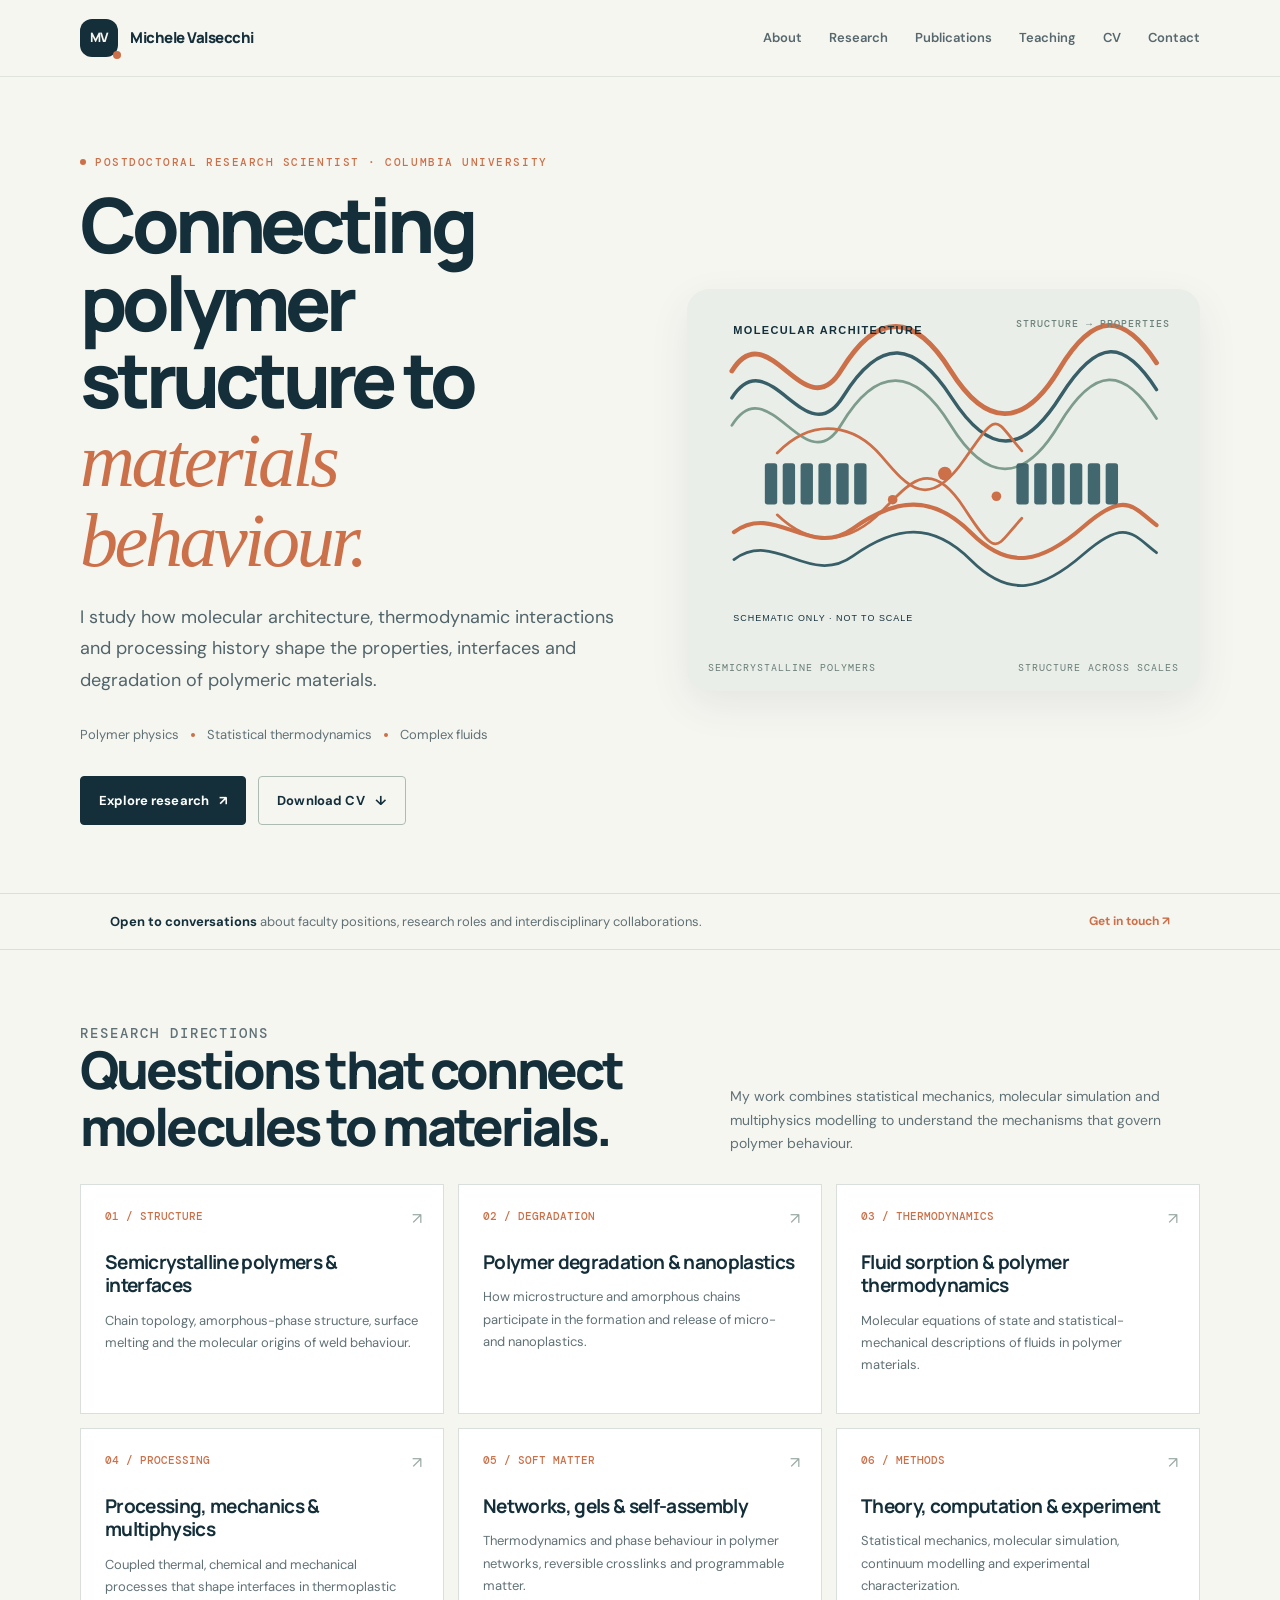
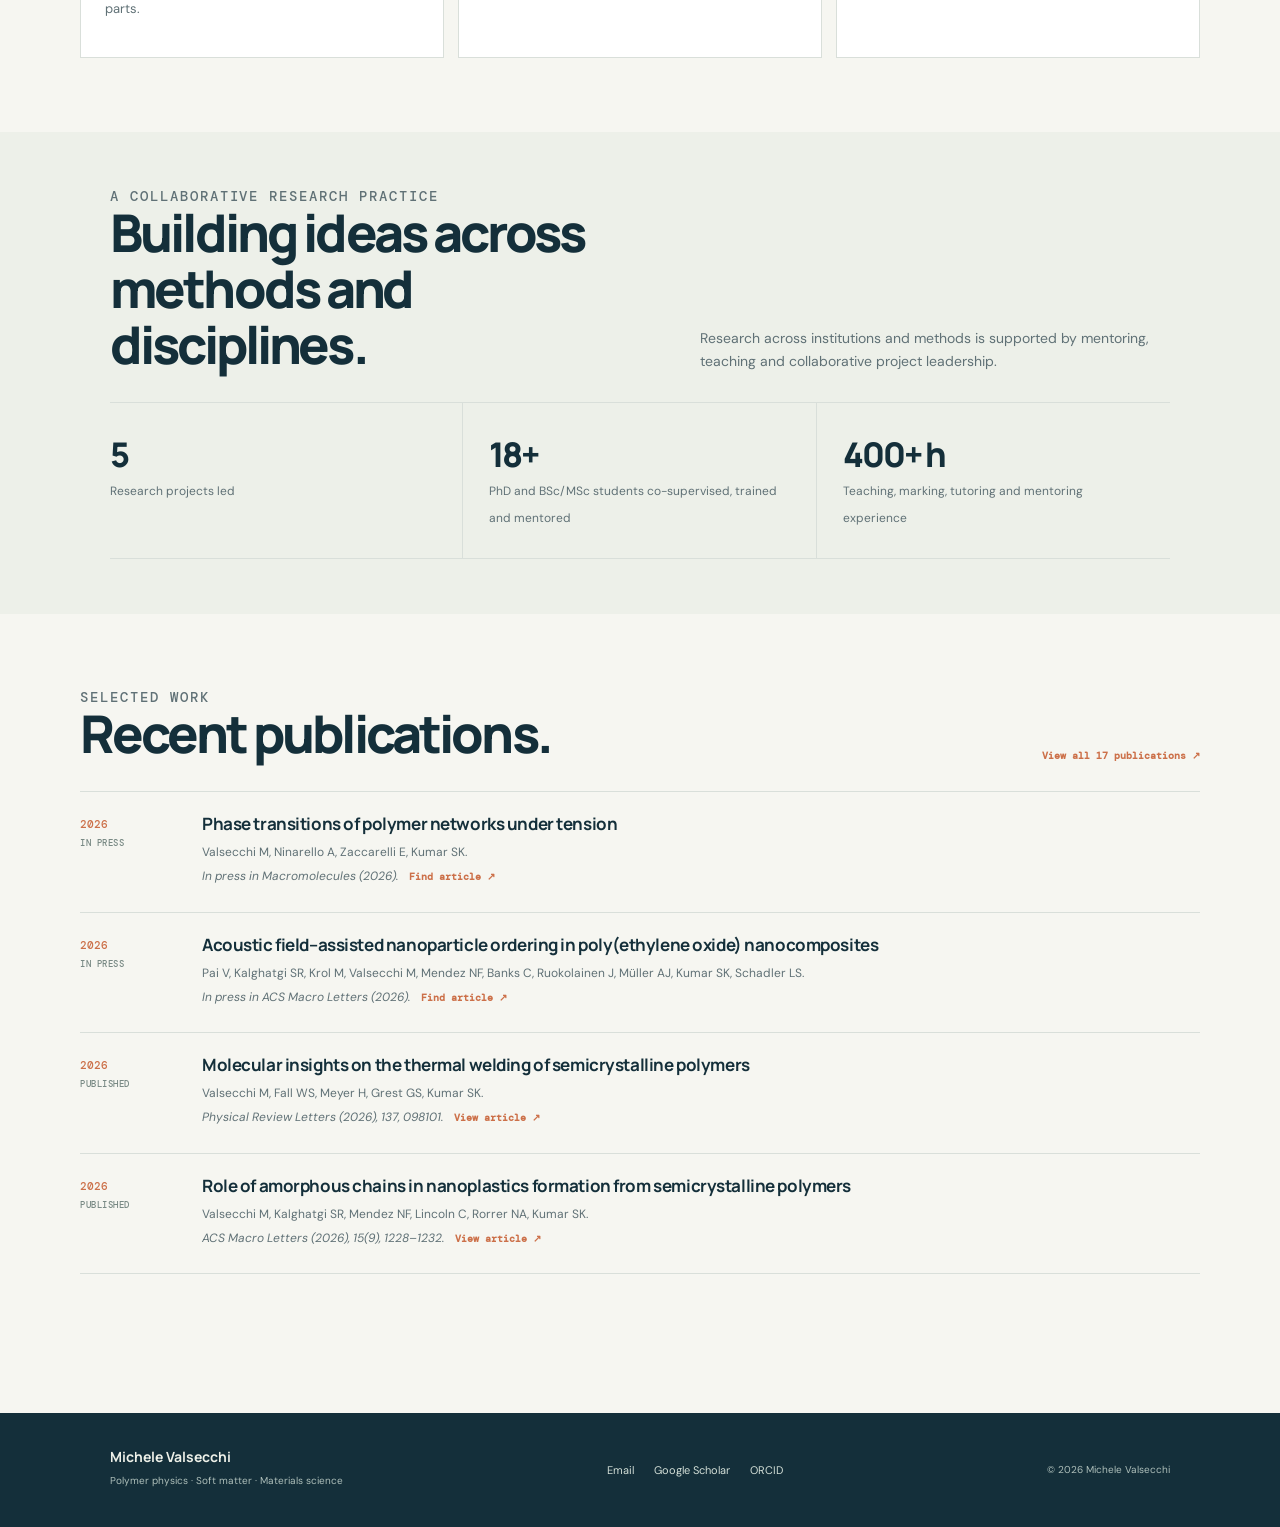
==== index.html @ f272a945 "Add files via upload" ====
<!doctype html>
<html lang="en">
<head>
  <meta charset="utf-8"><meta name="viewport" content="width=device-width, initial-scale=1">
  <meta name="description" content="Michele Valsecchi — polymer physics, statistical thermodynamics, complex fluids and materials science.">
  <meta name="author" content="Michele Valsecchi">
  <meta name="theme-color" content="#f6f6f1">
  <title>Home | Michele Valsecchi</title>
  <link rel="icon" href="assets/img/favicon.svg" type="image/svg+xml">
  <link rel="stylesheet" href="assets/css/site.css">
</head>
<body class="home-page">
  <a class="skip-link" href="#main">Skip to content</a>
  <header class="site-header">
    <div class="nav-wrap">
      <a class="brand" href="index.html" aria-label="Michele Valsecchi homepage"><span class="brand-mark">MV</span><span class="brand-name">Michele Valsecchi</span></a>
      <button class="nav-toggle" type="button" aria-expanded="false" aria-controls="site-nav"><span></span><span></span><span class="sr-only">Toggle navigation</span></button>
      <nav class="site-nav" id="site-nav" aria-label="Main navigation"><a href="about.html">About</a><a href="research.html">Research</a><a href="publications.html">Publications</a><a href="teaching.html">Teaching</a><a href="cv.html">CV</a><a href="contact.html">Contact</a></nav>
    </div>
  </header>
  <main id="main">
<section class="wrap hero">
 <div>
  <p class="eyebrow"><span class="dot"></span>Postdoctoral Research Scientist · Columbia University</p>
  <h1>Connecting polymer structure to <em>materials behaviour.</em></h1>
  <p class="hero-copy">I study how molecular architecture, thermodynamic interactions and processing history shape the properties, interfaces and degradation of polymeric materials.</p>
  <div class="hero-meta"><span>Polymer physics</span><span class="sep"></span><span>Statistical thermodynamics</span><span class="sep"></span><span>Complex fluids</span></div>
  <div class="actions"><a class="button" href="research.html">Explore research <span aria-hidden="true">↗</span></a><a class="button secondary" href="assets/files/Michele_Valsecchi_CV_Public.pdf" target="_blank">Download CV <span aria-hidden="true">↓</span></a></div>
 </div>
 <div class="hero-art"><img src="assets/img/research-map.svg" alt="Schematic of ordered polymer lamellae connected by amorphous chains"><div class="hero-caption"><span>Semicrystalline polymers</span><span>Structure across scales</span></div></div>
</section>
<section class="availability"><div class="wrap availability-inner"><p><strong>Open to conversations</strong> about faculty positions, research roles and interdisciplinary collaborations.</p><a href="contact.html">Get in touch ↗</a></div></section>
<section class="section wrap">
 <div class="section-head"><div><p class="section-kicker">Research directions</p><h2>Questions that connect<br>molecules to materials.</h2></div><p>My work combines statistical mechanics, molecular simulation and multiphysics modelling to understand the mechanisms that govern polymer behaviour.</p></div>
 <div class="theme-grid">
  <a class="theme-card" href="research.html#semicrystalline"><span class="theme-num">01 / STRUCTURE</span><span class="arrow">↗</span><h3>Semicrystalline polymers & interfaces</h3><p>Chain topology, amorphous-phase structure, surface melting and the molecular origins of weld behaviour.</p></a>
  <a class="theme-card" href="research.html#degradation"><span class="theme-num">02 / DEGRADATION</span><span class="arrow">↗</span><h3>Polymer degradation & nanoplastics</h3><p>How microstructure and amorphous chains participate in the formation and release of micro- and nanoplastics.</p></a>
  <a class="theme-card" href="research.html#thermodynamics"><span class="theme-num">03 / THERMODYNAMICS</span><span class="arrow">↗</span><h3>Fluid sorption & polymer thermodynamics</h3><p>Molecular equations of state and statistical-mechanical descriptions of fluids in polymer materials.</p></a>
  <a class="theme-card" href="research.html#processing"><span class="theme-num">04 / PROCESSING</span><span class="arrow">↗</span><h3>Processing, mechanics & multiphysics</h3><p>Coupled thermal, chemical and mechanical processes that shape interfaces in thermoplastic parts.</p></a>
  <a class="theme-card" href="research.html#networks"><span class="theme-num">05 / SOFT MATTER</span><span class="arrow">↗</span><h3>Networks, gels & self-assembly</h3><p>Thermodynamics and phase behaviour in polymer networks, reversible crosslinks and programmable matter.</p></a>
  <a class="theme-card" href="research.html#methods"><span class="theme-num">06 / METHODS</span><span class="arrow">↗</span><h3>Theory, computation & experiment</h3><p>Statistical mechanics, molecular simulation, continuum modelling and experimental characterization.</p></a>
 </div>
</section>
<section class="section compact" style="background:#edf0e9"><div class="wrap"><div class="section-head"><div><p class="section-kicker">A collaborative research practice</p><h2>Building ideas across<br>methods and disciplines.</h2></div><p>Research across institutions and methods is supported by mentoring, teaching and collaborative project leadership.</p></div><div class="stats"><div class="stat"><b>5</b><span>Research projects led</span></div><div class="stat"><b>18+</b><span>PhD and BSc/MSc students co-supervised, trained and mentored</span></div><div class="stat"><b>400+ h</b><span>Teaching, marking, tutoring and mentoring experience</span></div></div></div></section>
<section class="section wrap"><div class="section-head"><div><p class="section-kicker">Selected work</p><h2>Recent publications.</h2></div><a class="text-link" href="publications.html">View all 17 publications ↗</a></div><div class="publication-list"><article class="publication" data-theme="networks">
      <div class="pub-meta"><span>2026</span><span class="pub-status">In press</span></div>
      <div><h3><a href="https://scholar.google.com/scholar?q=%22Phase+transitions+of+polymer+networks+under+tension%22" target="_blank" rel="noopener">Phase transitions of polymer networks under tension</a></h3>
      <p class="pub-authors">Valsecchi M, Ninarello A, Zaccarelli E, Kumar SK.</p><p class="pub-journal">In press in Macromolecules (2026). <a class="text-link" href="https://scholar.google.com/scholar?q=%22Phase+transitions+of+polymer+networks+under+tension%22" target="_blank" rel="noopener">Find article ↗</a></p></div>
    </article><article class="publication" data-theme="processing">
      <div class="pub-meta"><span>2026</span><span class="pub-status">In press</span></div>
      <div><h3><a href="https://scholar.google.com/scholar?q=%22Acoustic+field%E2%80%93assisted+nanoparticle+ordering+in+poly%28ethylene+oxide%29+nanocomposites%22" target="_blank" rel="noopener">Acoustic field–assisted nanoparticle ordering in poly(ethylene oxide) nanocomposites</a></h3>
      <p class="pub-authors">Pai V, Kalghatgi SR, Krol M, Valsecchi M, Mendez NF, Banks C, Ruokolainen J, Müller AJ, Kumar SK, Schadler LS.</p><p class="pub-journal">In press in ACS Macro Letters (2026). <a class="text-link" href="https://scholar.google.com/scholar?q=%22Acoustic+field%E2%80%93assisted+nanoparticle+ordering+in+poly%28ethylene+oxide%29+nanocomposites%22" target="_blank" rel="noopener">Find article ↗</a></p></div>
    </article><article class="publication" data-theme="semicrystalline">
      <div class="pub-meta"><span>2026</span><span class="pub-status">Published</span></div>
      <div><h3><a href="https://doi.org/10.1103/dbck-v8nm" target="_blank" rel="noopener">Molecular insights on the thermal welding of semicrystalline polymers</a></h3>
      <p class="pub-authors">Valsecchi M, Fall WS, Meyer H, Grest GS, Kumar SK.</p><p class="pub-journal">Physical Review Letters (2026), 137, 098101. <a class="text-link" href="https://doi.org/10.1103/dbck-v8nm" target="_blank" rel="noopener">View article ↗</a></p></div>
    </article><article class="publication" data-theme="degradation">
      <div class="pub-meta"><span>2026</span><span class="pub-status">Published</span></div>
      <div><h3><a href="https://doi.org/10.1021/acsmacrolett.6c00299" target="_blank" rel="noopener">Role of amorphous chains in nanoplastics formation from semicrystalline polymers</a></h3>
      <p class="pub-authors">Valsecchi M, Kalghatgi SR, Mendez NF, Lincoln C, Rorrer NA, Kumar SK.</p><p class="pub-journal">ACS Macro Letters (2026), 15(9), 1228–1232. <a class="text-link" href="https://doi.org/10.1021/acsmacrolett.6c00299" target="_blank" rel="noopener">View article ↗</a></p></div>
    </article></div></section>
</main>
  <footer class="site-footer"><div class="footer-inner"><div><strong>Michele Valsecchi</strong><span>Polymer physics · Soft matter · Materials science</span></div><div class="footer-links"><a href="mailto:valsecchi.michele@outlook.com">Email</a><a href="https://scholar.google.com/citations?user=m1rhpZUAAAAJ" target="_blank" rel="noopener">Google Scholar</a><a href="https://orcid.org/0000-0003-1835-3552" target="_blank" rel="noopener">ORCID</a></div><small>© <span data-year>2026</span> Michele Valsecchi</small></div></footer>
  <script src="assets/js/site.js" defer></script>
</body></html>
---- assets/css/site.css ----
@import url('https://fonts.googleapis.com/css2?family=DM+Mono:wght@400;500&family=DM+Sans:wght@400;500;600;700&family=Manrope:wght@400;500;600;700;800&display=swap');
:root{--ink:#142f3a;--ink2:#244a55;--muted:#607176;--paper:#f6f6f1;--white:#fff;--line:#d9dfda;--accent:#cc7049;--sage:#e9eee8;--pale:#f0ece3;--shadow:0 14px 40px rgba(20,47,58,.08);--serif:Georgia,'Times New Roman',serif;--sans:'DM Sans',Arial,sans-serif;--display:'Manrope','DM Sans',Arial,sans-serif;--mono:'DM Mono',monospace}
*{box-sizing:border-box}html{scroll-behavior:smooth}body{margin:0;background:var(--paper);color:var(--ink);font-family:var(--sans);font-size:16px;line-height:1.65}a{color:inherit;text-decoration:none}a:hover{color:var(--accent)}img,svg{max-width:100%;height:auto}button{font:inherit}.skip-link{position:absolute;left:-9999px;top:8px;background:var(--ink);color:white;padding:10px 14px;z-index:100}.skip-link:focus{left:12px}.sr-only{position:absolute;width:1px;height:1px;padding:0;margin:-1px;overflow:hidden;clip:rect(0,0,0,0);white-space:nowrap;border:0}
.site-header{position:sticky;top:0;z-index:50;background:rgba(246,246,241,.94);backdrop-filter:blur(15px);border-bottom:1px solid rgba(217,223,218,.8)}.nav-wrap{max-width:1180px;margin:auto;padding:0 30px;min-height:76px;display:flex;align-items:center;justify-content:space-between;gap:28px}.brand{display:flex;align-items:center;gap:12px;font-family:var(--display);font-weight:800;letter-spacing:-.03em}.brand-mark{display:grid;place-items:center;width:38px;height:38px;border-radius:12px;background:var(--ink);color:var(--paper);font-size:13px;letter-spacing:-.04em;position:relative}.brand-mark:after{content:'';position:absolute;width:8px;height:8px;border-radius:50%;background:var(--accent);right:-3px;bottom:-2px}.brand-name{font-size:15px}.site-nav{display:flex;align-items:center;gap:27px}.site-nav a{font-size:13px;font-weight:600;color:#56686d;position:relative;padding:27px 0}.site-nav a:hover,.site-nav a[aria-current=page]{color:var(--ink)}.site-nav a[aria-current=page]:after{content:'';position:absolute;left:0;right:0;bottom:18px;height:2px;background:var(--accent)}.nav-toggle{display:none;background:none;border:0;padding:10px}.nav-toggle span:not(.sr-only){display:block;width:22px;height:2px;background:var(--ink);margin:5px}
.wrap{max-width:1120px;margin:auto;padding:0 30px}.eyebrow{font:500 11px var(--mono);letter-spacing:.14em;text-transform:uppercase;color:var(--accent);margin:0 0 17px}.eyebrow .dot{display:inline-block;width:6px;height:6px;border-radius:50%;background:var(--accent);margin:0 9px 1px 0}.hero{padding:78px 0 68px;display:grid;grid-template-columns:1.03fr .97fr;gap:62px;align-items:center}.hero h1{font:800 clamp(44px,6vw,76px)/1.02 var(--display);letter-spacing:-.065em;margin:0 0 22px;max-width:650px}.hero h1 em{font-family:var(--serif);font-weight:400;color:var(--accent);letter-spacing:-.045em}.hero-copy{font-size:18px;color:#50646a;max-width:620px;line-height:1.75;margin:0 0 28px}.hero-meta{font-size:13px;color:var(--muted);display:flex;gap:12px;align-items:center;flex-wrap:wrap;margin:0 0 30px}.hero-meta .sep{width:4px;height:4px;border-radius:50%;background:var(--accent)}.actions{display:flex;gap:12px;align-items:center;flex-wrap:wrap}.button{display:inline-flex;align-items:center;justify-content:center;gap:10px;padding:13px 18px;border-radius:4px;background:var(--ink);color:white;font-size:13px;font-weight:700;letter-spacing:.01em;border:1px solid var(--ink);transition:.2s}.button:hover{background:var(--accent);border-color:var(--accent);color:white;transform:translateY(-1px)}.button.secondary{background:transparent;color:var(--ink);border-color:#aebbb5}.button.secondary:hover{background:var(--ink);border-color:var(--ink);color:white}.hero-art{position:relative;padding:16px;background:#e9eee8;border-radius:22px;box-shadow:var(--shadow);overflow:hidden}.hero-art:before{content:'STRUCTURE → PROPERTIES';position:absolute;top:28px;right:30px;font:500 10px var(--mono);letter-spacing:.1em;color:#6d827c;z-index:2}.hero-art img{display:block;width:100%;border-radius:12px}.hero-caption{display:flex;justify-content:space-between;gap:10px;padding:12px 5px 1px;font:10px var(--mono);letter-spacing:.1em;text-transform:uppercase;color:#687c77}.availability{border-top:1px solid var(--line);border-bottom:1px solid var(--line);padding:17px 0}.availability-inner{display:flex;align-items:center;justify-content:space-between;gap:20px}.availability p{margin:0;color:#607176;font-size:13px}.availability strong{color:var(--ink);font-weight:700}.availability a{font-weight:700;font-size:12px;color:var(--accent)}
.section{padding:74px 0}.section.compact{padding:55px 0}.section-head{display:flex;align-items:end;justify-content:space-between;gap:24px;margin-bottom:29px}.section-head h2,.page-heading h1{font:800 clamp(32px,4.5vw,52px)/1.08 var(--display);letter-spacing:-.055em;margin:0}.section-head p{max-width:470px;color:var(--muted);margin:0;font-size:14px}.section-kicker{font:500 10px var(--mono);text-transform:uppercase;letter-spacing:.14em;color:var(--accent);margin-bottom:12px}.theme-grid{display:grid;grid-template-columns:repeat(3,1fr);gap:14px}.theme-card{background:var(--white);border:1px solid var(--line);padding:24px 24px 26px;min-height:230px;position:relative;transition:transform .2s,box-shadow .2s}.theme-card:hover{transform:translateY(-3px);box-shadow:var(--shadow)}.theme-num{font:500 11px var(--mono);color:var(--accent);display:block;margin-bottom:28px}.theme-card h3{font:700 19px/1.25 var(--display);letter-spacing:-.035em;margin:0 0 12px}.theme-card p{font-size:13px;line-height:1.7;color:var(--muted);margin:0}.theme-card .arrow{position:absolute;right:21px;top:21px;color:#9aa9a3}.stats{display:grid;grid-template-columns:repeat(3,1fr);border-top:1px solid var(--line);border-bottom:1px solid var(--line)}.stat{padding:28px 26px 28px 0;border-right:1px solid var(--line)}.stat:not(:first-child){padding-left:26px}.stat:last-child{border:0}.stat b{font:800 34px var(--display);letter-spacing:-.06em;display:block}.stat span{font-size:12px;color:var(--muted)}
.page-hero{padding:70px 0 48px;border-bottom:1px solid var(--line)}.page-heading{max-width:820px}.page-heading h1{margin-bottom:18px}.page-heading p{max-width:720px;font-size:17px;color:var(--muted);margin:0;line-height:1.7}.content-grid{display:grid;grid-template-columns:minmax(0,1.4fr) minmax(250px,.6fr);gap:65px}.prose{max-width:760px}.prose h2{font:700 25px var(--display);letter-spacing:-.04em;margin:38px 0 12px}.prose h2:first-child{margin-top:0}.prose p{color:#53676d}.prose strong{color:var(--ink)}.side-note{background:var(--sage);padding:25px;height:max-content;border-top:3px solid var(--accent)}.side-note h3{font:700 16px var(--display);margin:0 0 12px}.side-note p,.side-note li{font-size:13px;color:#576b6d}.side-note ul{padding-left:18px;margin:8px 0}.timeline{border-left:1px solid #bdc9c3;margin:25px 0 0 5px;padding-left:28px}.timeline-item{position:relative;padding:0 0 29px}.timeline-item:before{content:'';position:absolute;left:-33px;top:8px;width:9px;height:9px;border:2px solid var(--accent);background:var(--paper);border-radius:50%}.timeline-date{font:500 10px var(--mono);letter-spacing:.1em;color:var(--accent);text-transform:uppercase}.timeline-item h3{font:700 18px var(--display);margin:5px 0 3px}.timeline-item p{margin:0;color:var(--muted);font-size:13px}.education-list{display:grid;grid-template-columns:1fr 1fr;gap:14px}.education-item{border:1px solid var(--line);background:#fff;padding:19px}.education-item .date{font:500 10px var(--mono);color:var(--accent)}.education-item h3{font:700 16px var(--display);margin:7px 0 4px}.education-item p{font-size:13px;color:var(--muted);margin:0}
.research-intro{display:grid;grid-template-columns:1fr .85fr;gap:38px;align-items:center}.research-art{background:var(--sage);padding:10px;border-radius:8px}.research-art img{display:block}.research-item{display:grid;grid-template-columns:70px 1fr;gap:20px;border-top:1px solid var(--line);padding:28px 0}.research-index{font:500 12px var(--mono);color:var(--accent);padding-top:5px}.research-item h2{font:700 24px var(--display);letter-spacing:-.04em;margin:0 0 12px}.research-item p{max-width:790px;color:var(--muted);margin:0 0 12px}.research-item .tags{display:flex;gap:7px;flex-wrap:wrap}.tag{font:500 10px var(--mono);letter-spacing:.03em;padding:5px 8px;background:#e9eee8;color:#52696b;border-radius:2px}.focus-note{background:var(--ink);color:var(--paper);padding:27px 30px;margin:40px 0}.focus-note p{margin:0;font:400 21px/1.55 var(--serif);max-width:850px}.focus-note em{color:#e99a73}
.filter-row{display:flex;gap:8px;flex-wrap:wrap;margin:22px 0 30px}.filter-btn{border:1px solid #cbd4ce;background:transparent;padding:8px 12px;border-radius:20px;font-size:11px;color:#586a6d;cursor:pointer}.filter-btn.active,.filter-btn:hover{background:var(--ink);border-color:var(--ink);color:white}.publication-list{border-top:1px solid var(--line)}.publication{display:grid;grid-template-columns:100px 1fr;gap:22px;border-bottom:1px solid var(--line);padding:20px 0}.publication[hidden]{display:none}.pub-meta{font:500 11px var(--mono);color:var(--accent);padding-top:5px}.pub-status{display:block;color:#788984;font-size:9px;letter-spacing:.06em;text-transform:uppercase;margin-top:6px}.publication h3{font:700 17px/1.42 var(--display);letter-spacing:-.025em;margin:0 0 7px}.publication h3 a:hover{text-decoration:underline;text-decoration-color:var(--accent);text-underline-offset:4px}.pub-authors,.pub-journal{font-size:12px;color:var(--muted);margin:0 0 5px;line-height:1.6}.pub-journal{font-style:italic}.text-link{font:600 10px var(--mono);font-style:normal;color:var(--accent);white-space:nowrap;margin-left:8px}
.teaching-card{background:white;border:1px solid var(--line);padding:25px;margin-bottom:14px;display:grid;grid-template-columns:180px 1fr;gap:25px}.teaching-year{font:500 11px var(--mono);letter-spacing:.08em;color:var(--accent)}.teaching-card h2{font:700 20px var(--display);margin:3px 0 8px}.teaching-card p{margin:0;color:var(--muted);font-size:14px}.teaching-highlight{display:grid;grid-template-columns:repeat(3,1fr);gap:14px;margin-top:30px}.teaching-highlight .mini{background:var(--sage);padding:21px}.mini b{font:800 27px var(--display);display:block;letter-spacing:-.05em}.mini span{font-size:12px;color:var(--muted)}
.cv-toolbar{display:flex;gap:12px;align-items:center;flex-wrap:wrap;margin:24px 0}.cv-toolbar p{font-size:12px;color:var(--muted);margin:0}.cv-document{background:#fff;border:1px solid var(--line);padding:clamp(22px,4vw,48px);max-width:900px;margin:0 auto;box-shadow:var(--shadow)}.cv-name{font:800 31px var(--display);letter-spacing:-.055em;margin:0}.cv-subtitle{color:var(--muted);font-size:13px;margin:3px 0 14px}.cv-links{font-size:11px;color:var(--muted);display:flex;gap:10px;flex-wrap:wrap}.cv-section{border-top:1px solid var(--line);margin-top:25px;padding-top:17px}.cv-section h2{font:700 11px var(--mono);letter-spacing:.14em;text-transform:uppercase;color:var(--accent);margin:0 0 14px}.cv-entry{margin:0 0 15px}.cv-entry-head{display:flex;justify-content:space-between;gap:18px;font-size:13px}.cv-entry-head strong{font-weight:700}.cv-entry-date{font:500 10px var(--mono);color:var(--muted);white-space:nowrap}.cv-entry p,.cv-entry li{font-size:12px;color:#5a696c;margin:4px 0;line-height:1.55}.cv-entry ul{margin:5px 0;padding-left:17px}.cv-pubs{padding-left:20px;margin:0}.cv-pubs li{font-size:11px;color:#53646a;margin:0 0 8px;line-height:1.5}.pdf-frame{width:100%;height:820px;border:1px solid var(--line);background:#e4e8e4;margin-top:25px}
.contact-grid{display:grid;grid-template-columns:1fr 1fr;gap:16px;margin-top:34px}.contact-card{background:#fff;border:1px solid var(--line);padding:24px;display:flex;align-items:center;justify-content:space-between;gap:16px}.contact-card span{display:block;color:var(--muted);font-size:11px;margin-bottom:4px}.contact-card strong{font:700 16px var(--display);overflow-wrap:anywhere}.contact-card .out{font-size:19px;color:var(--accent)}.contact-note{max-width:680px;color:var(--muted);font-size:14px;margin-top:26px}
.site-footer{background:var(--ink);color:#edf0e8;margin-top:65px;padding:34px 0}.footer-inner{max-width:1120px;margin:auto;padding:0 30px;display:flex;align-items:center;justify-content:space-between;gap:24px;flex-wrap:wrap}.footer-inner strong{display:block;font:700 14px var(--display)}.footer-inner span,.footer-inner small{font-size:10px;color:#aebfba}.footer-links{display:flex;gap:20px;font-size:11px;color:#d3dfd7}.footer-links a:hover{color:#f1a07b}
@media(max-width:900px){.hero{gap:32px}.site-nav{gap:17px}.site-nav a{font-size:12px}.content-grid{gap:32px}.theme-grid{grid-template-columns:repeat(2,1fr)}}
@media(max-width:700px){.nav-wrap{padding:0 20px;min-height:68px}.nav-toggle{display:block}.site-nav{display:none;position:absolute;left:0;right:0;top:68px;background:var(--paper);border-bottom:1px solid var(--line);padding:8px 20px 18px;flex-direction:column;align-items:stretch;gap:0}.site-nav.open{display:flex}.site-nav a{padding:12px 4px;border-bottom:1px solid var(--line)}.site-nav a[aria-current=page]:after{display:none}.wrap{padding:0 20px}.hero{grid-template-columns:1fr;padding:53px 0 45px;gap:28px}.hero h1{font-size:clamp(43px,13vw,67px)}.hero-copy{font-size:16px}.hero-art{max-width:540px}.availability-inner{align-items:flex-start;flex-direction:column;gap:8px}.section{padding:54px 0}.section-head{align-items:flex-start;flex-direction:column}.theme-grid{grid-template-columns:1fr}.theme-card{min-height:auto}.stats{grid-template-columns:1fr}.stat,.stat:not(:first-child){padding:18px 0;border-right:0;border-bottom:1px solid var(--line)}.stat:last-child{border-bottom:0}.page-hero{padding:50px 0 35px}.page-heading p{font-size:15px}.content-grid,.research-intro{grid-template-columns:1fr}.side-note{order:2}.research-art{max-width:520px}.research-item{grid-template-columns:34px 1fr;gap:10px}.research-item h2{font-size:21px}.publication{grid-template-columns:55px 1fr;gap:12px}.publication h3{font-size:15px}.pub-authors,.pub-journal{font-size:11px}.education-list,.contact-grid{grid-template-columns:1fr}.teaching-card{grid-template-columns:1fr;gap:8px;padding:20px}.teaching-highlight{grid-template-columns:1fr}.cv-document{padding:21px 16px}.cv-entry-head{flex-direction:column;gap:0}.pdf-frame{height:620px}.footer-inner{padding:0 20px;align-items:flex-start;flex-direction:column;gap:17px}.footer-links{flex-wrap:wrap}}
@media print{.site-header,.site-footer,.cv-toolbar,.pdf-frame{display:none!important}body{background:#fff}.wrap{max-width:none;padding:0}.cv-document{border:0;box-shadow:none;padding:0}.site-header{position:static}}
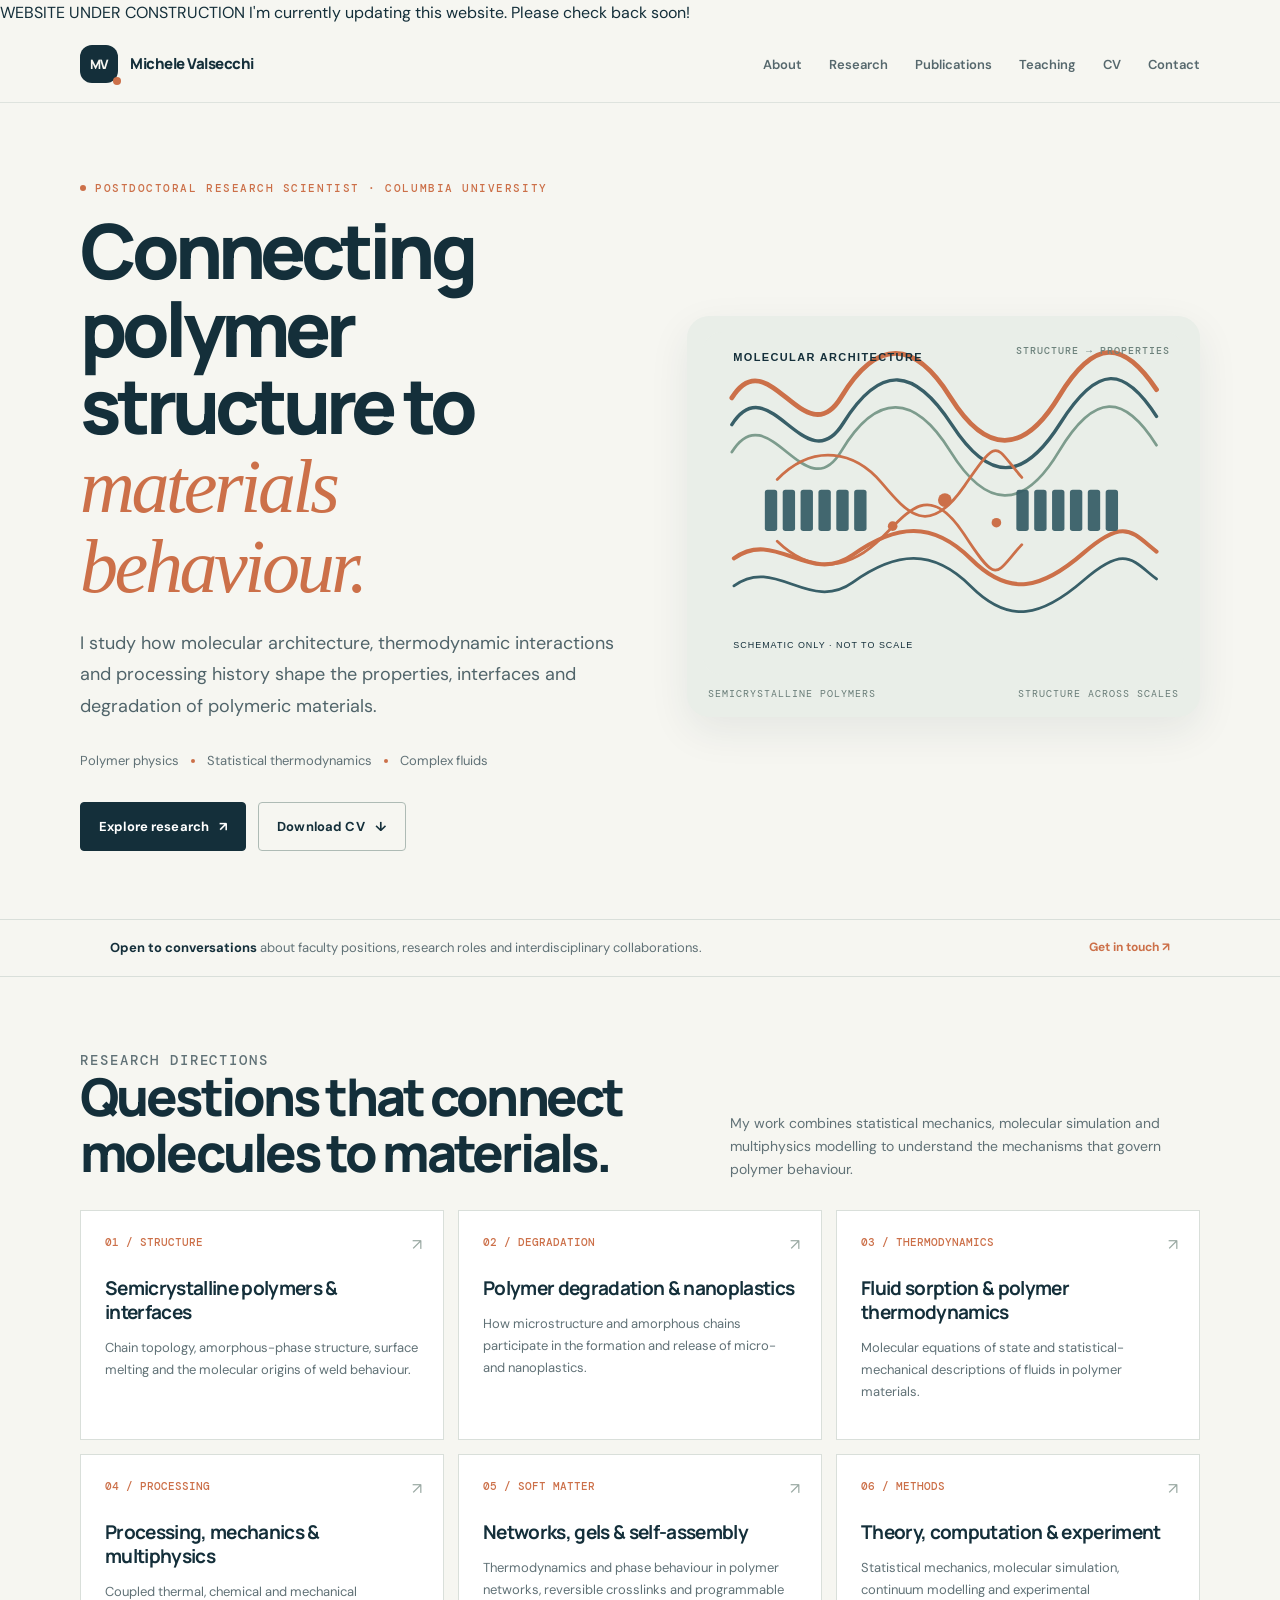
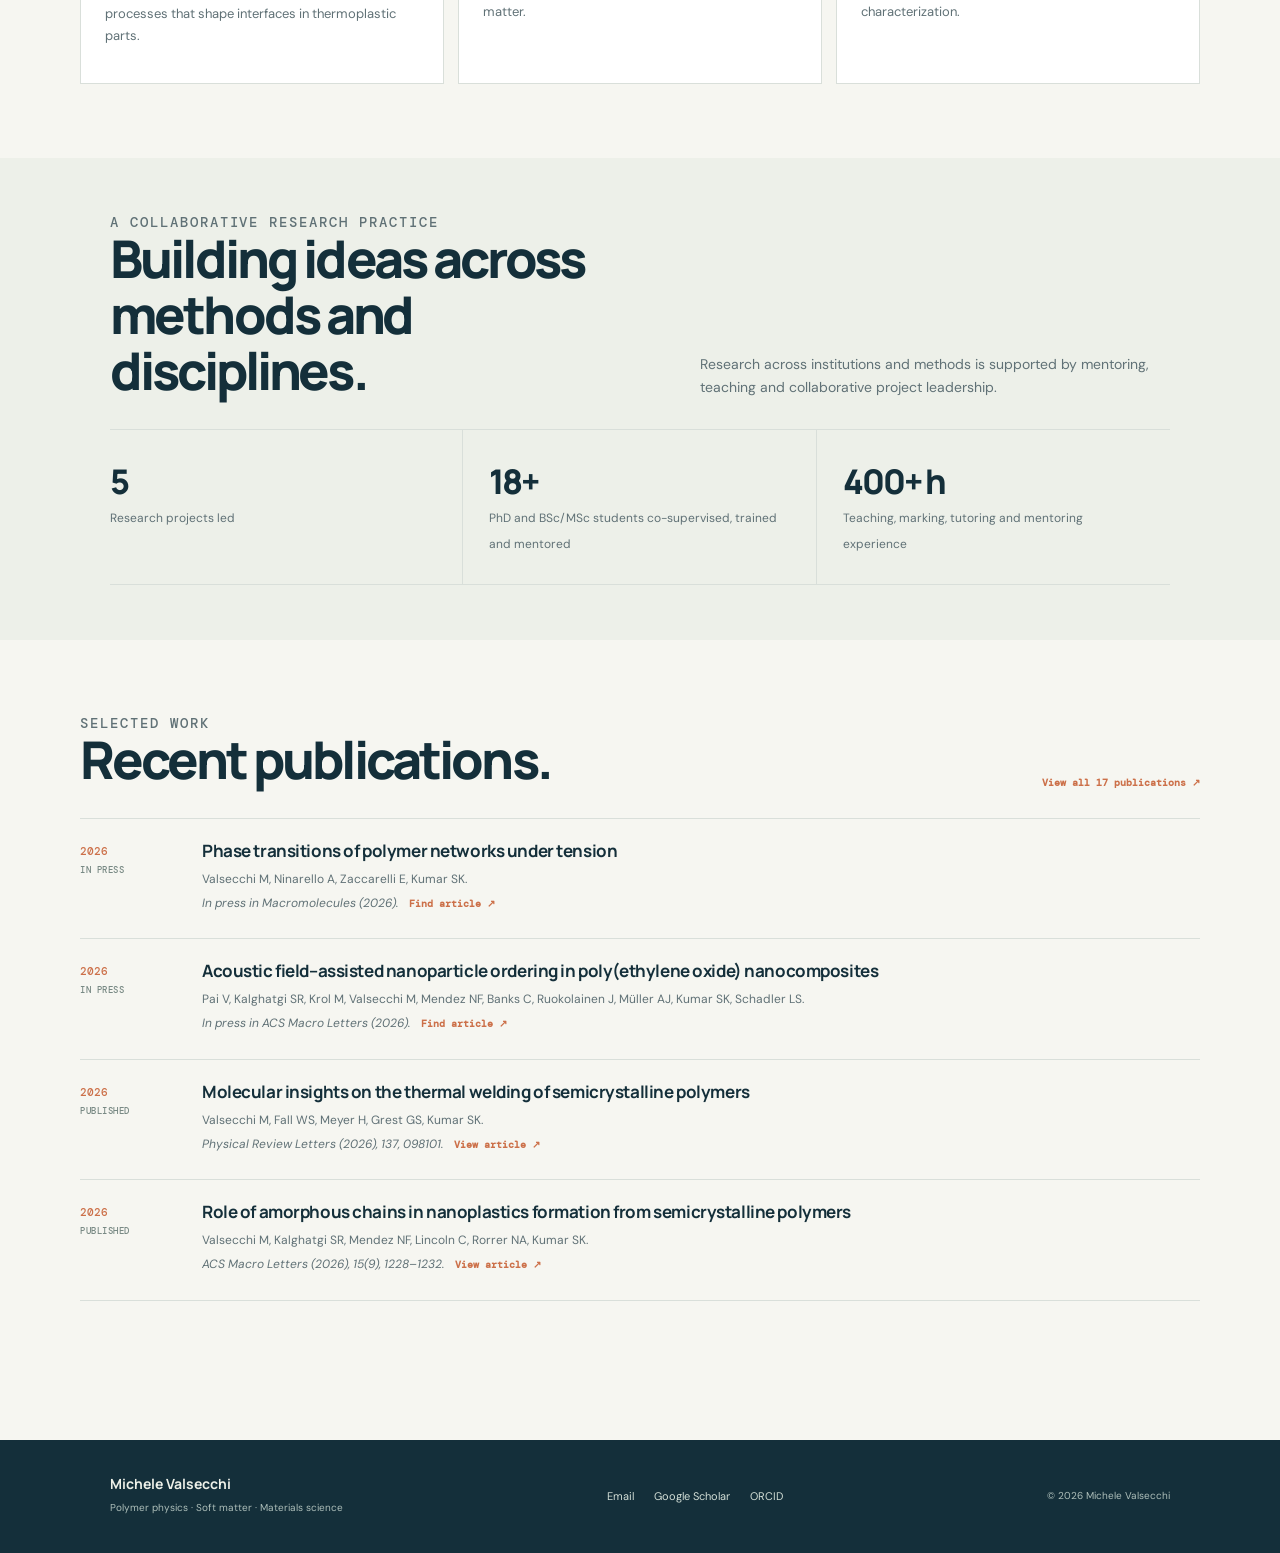
==== commit 1d417389: "Added under construction banner" ====
--- a/index.html
+++ b/index.html
@@ -10,6 +10,12 @@
   <link rel="stylesheet" href="assets/css/site.css">
 </head>
 <body class="home-page">
+  <div class="construction-banner">
+    <span>WEBSITE UNDER CONSTRUCTION</span>
+    <span class="banner-message">
+        I'm currently updating this website. Please check back soon!
+    </span>
+</div>
   <a class="skip-link" href="#main">Skip to content</a>
   <header class="site-header">
     <div class="nav-wrap">
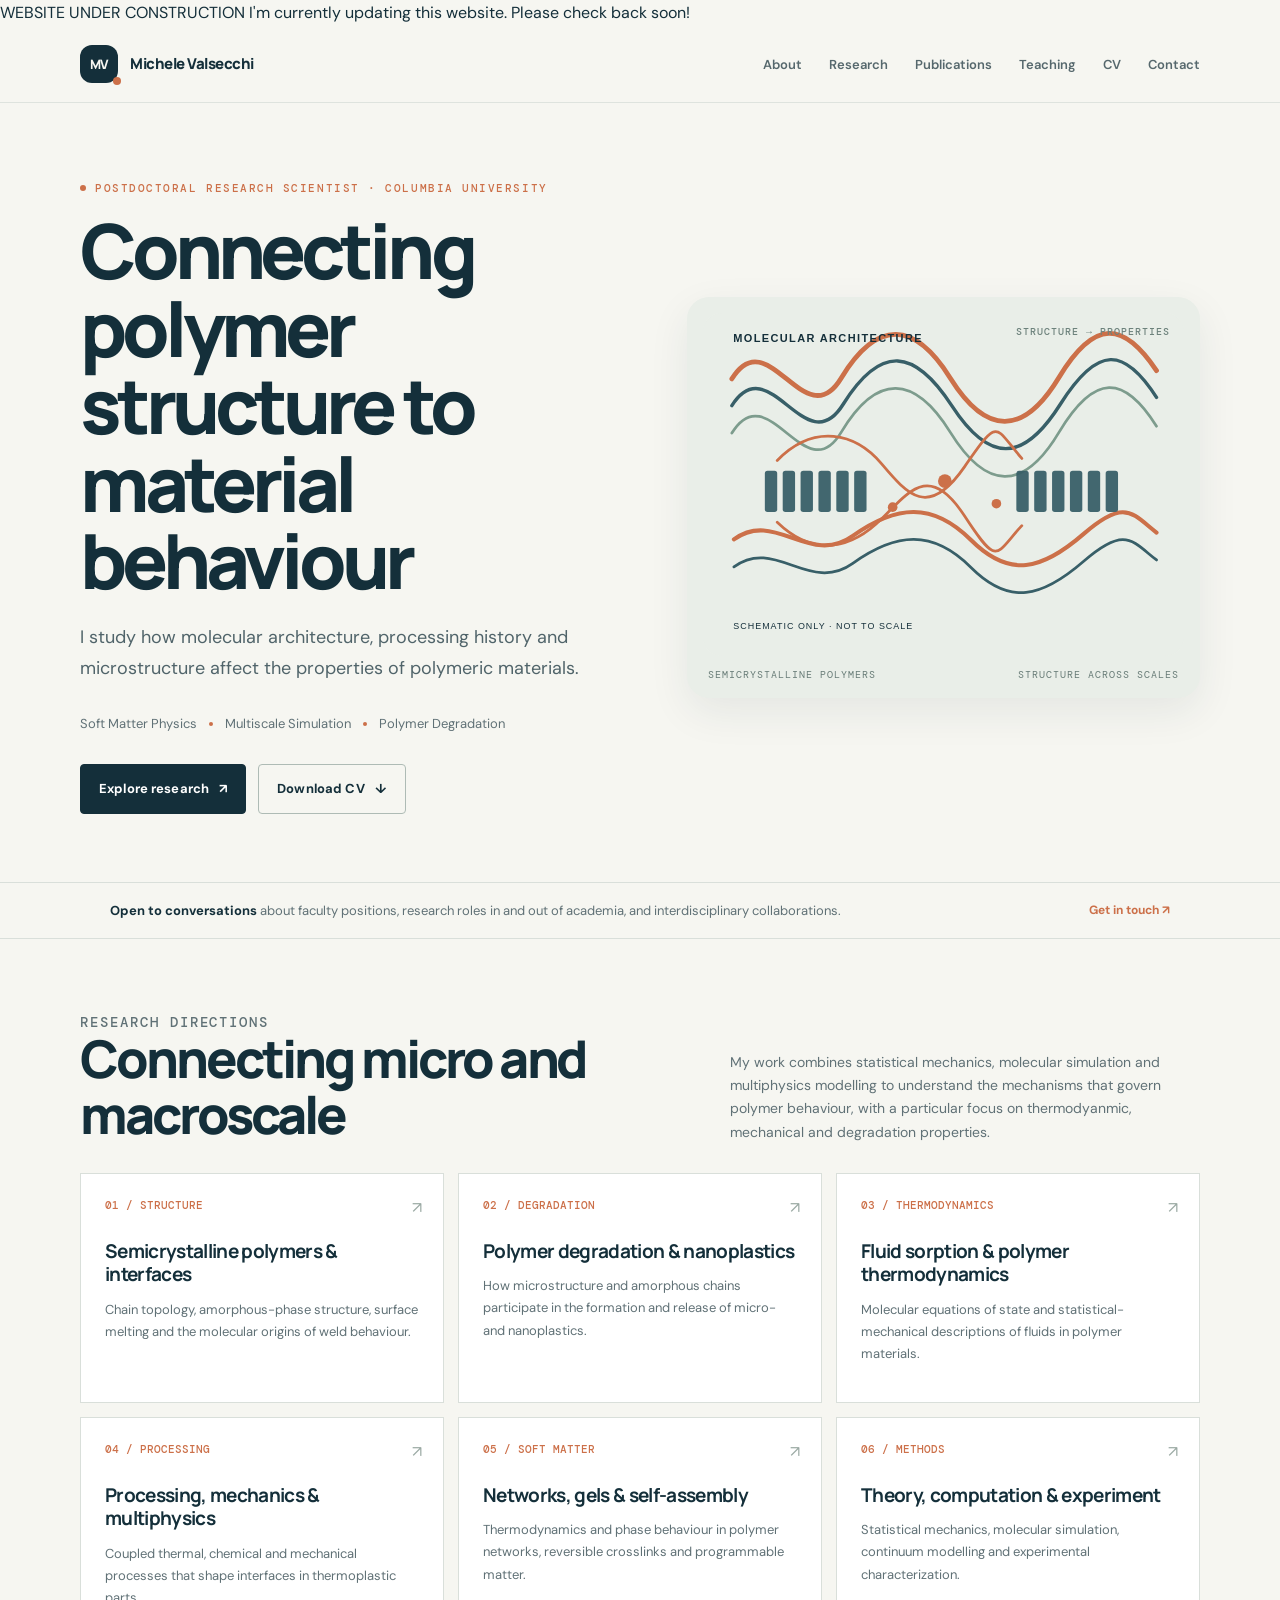
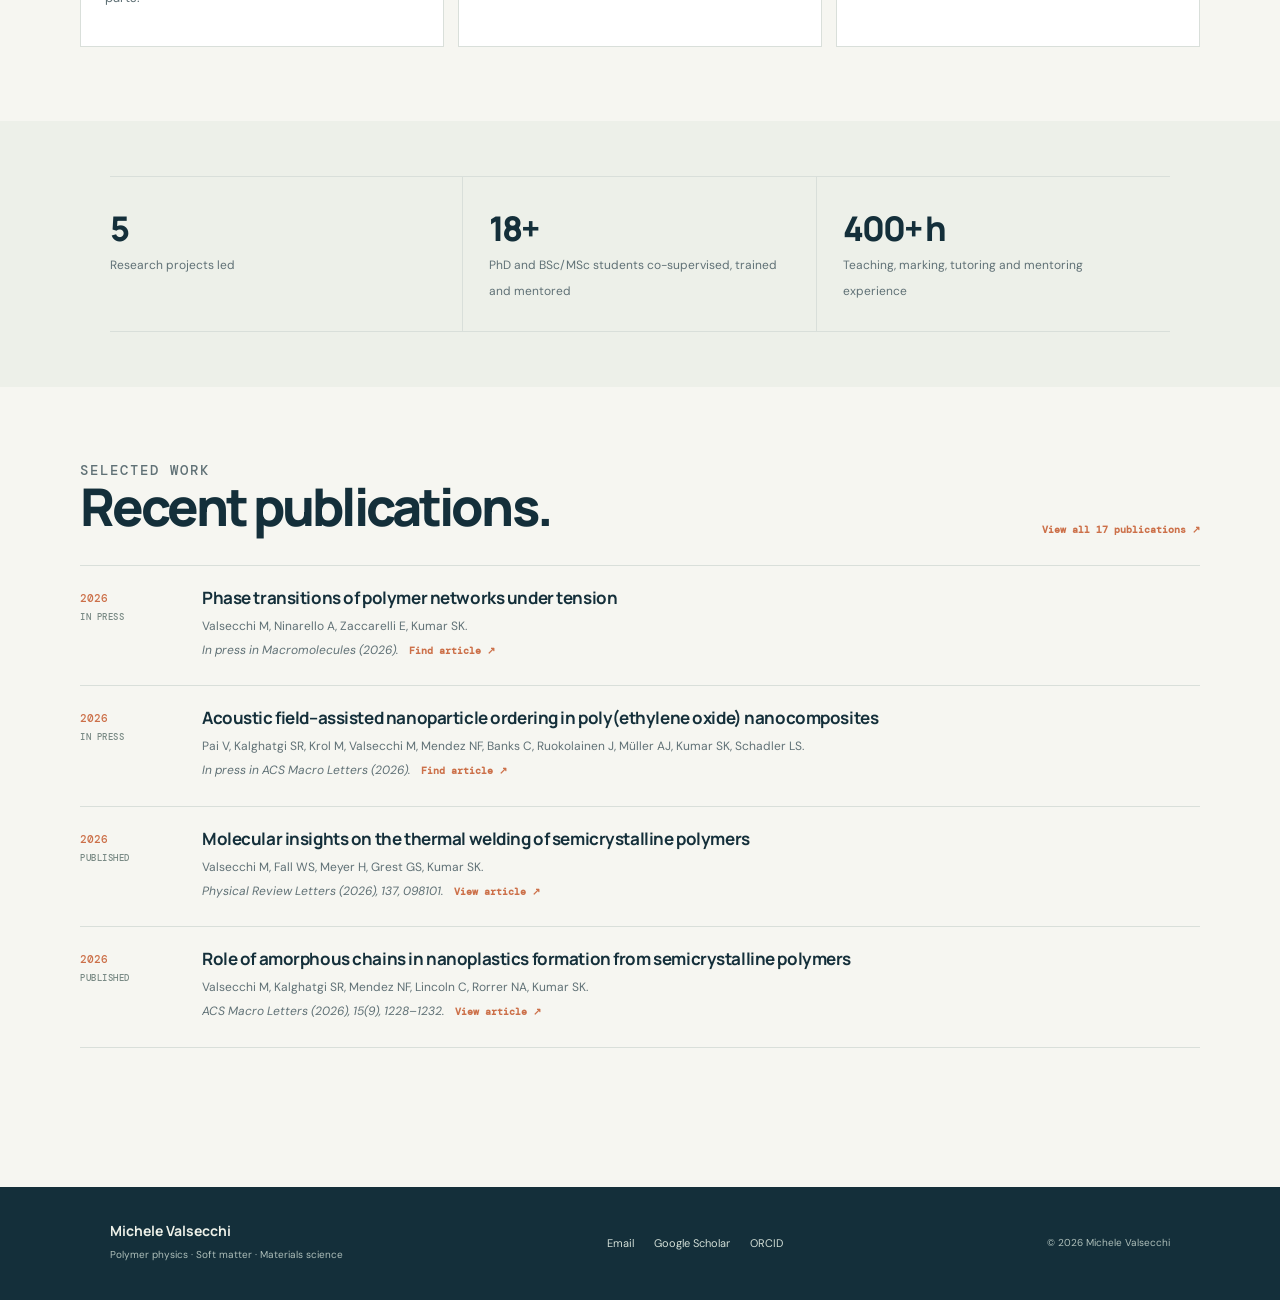
==== commit 9c9dafde: "Removed AI-generated content from the index" ====
--- a/index.html
+++ b/index.html
@@ -2,7 +2,7 @@
 <html lang="en">
 <head>
   <meta charset="utf-8"><meta name="viewport" content="width=device-width, initial-scale=1">
-  <meta name="description" content="Michele Valsecchi — polymer physics, statistical thermodynamics, complex fluids and materials science.">
+  <meta name="description" content="Michele Valsecchi — Multiscale Theory and Simulation of Polymers and Soft Matter.">
   <meta name="author" content="Michele Valsecchi">
   <meta name="theme-color" content="#f6f6f1">
   <title>Home | Michele Valsecchi</title>
@@ -28,16 +28,16 @@
 <section class="wrap hero">
  <div>
   <p class="eyebrow"><span class="dot"></span>Postdoctoral Research Scientist · Columbia University</p>
-  <h1>Connecting polymer structure to <em>materials behaviour.</em></h1>
-  <p class="hero-copy">I study how molecular architecture, thermodynamic interactions and processing history shape the properties, interfaces and degradation of polymeric materials.</p>
-  <div class="hero-meta"><span>Polymer physics</span><span class="sep"></span><span>Statistical thermodynamics</span><span class="sep"></span><span>Complex fluids</span></div>
+  <h1>Connecting polymer structure to material behaviour</h1>
+  <p class="hero-copy">I study how molecular architecture, processing history and microstructure affect the properties of polymeric materials.</p>
+  <div class="hero-meta"><span>Soft Matter Physics</span><span class="sep"></span><span>Multiscale Simulation</span><span class="sep"></span><span>Polymer Degradation</span></div>
   <div class="actions"><a class="button" href="research.html">Explore research <span aria-hidden="true">↗</span></a><a class="button secondary" href="assets/files/Michele_Valsecchi_CV_Public.pdf" target="_blank">Download CV <span aria-hidden="true">↓</span></a></div>
  </div>
  <div class="hero-art"><img src="assets/img/research-map.svg" alt="Schematic of ordered polymer lamellae connected by amorphous chains"><div class="hero-caption"><span>Semicrystalline polymers</span><span>Structure across scales</span></div></div>
 </section>
-<section class="availability"><div class="wrap availability-inner"><p><strong>Open to conversations</strong> about faculty positions, research roles and interdisciplinary collaborations.</p><a href="contact.html">Get in touch ↗</a></div></section>
+<section class="availability"><div class="wrap availability-inner"><p><strong>Open to conversations</strong> about faculty positions, research roles in and out of academia, and interdisciplinary collaborations.</p><a href="contact.html">Get in touch ↗</a></div></section>
 <section class="section wrap">
- <div class="section-head"><div><p class="section-kicker">Research directions</p><h2>Questions that connect<br>molecules to materials.</h2></div><p>My work combines statistical mechanics, molecular simulation and multiphysics modelling to understand the mechanisms that govern polymer behaviour.</p></div>
+ <div class="section-head"><div><p class="section-kicker">Research directions</p><h2>Connecting micro and macroscale</h2></div><p>My work combines statistical mechanics, molecular simulation and multiphysics modelling to understand the mechanisms that govern polymer behaviour, with a particular focus on thermodyanmic, mechanical and degradation properties.</p></div>
  <div class="theme-grid">
   <a class="theme-card" href="research.html#semicrystalline"><span class="theme-num">01 / STRUCTURE</span><span class="arrow">↗</span><h3>Semicrystalline polymers & interfaces</h3><p>Chain topology, amorphous-phase structure, surface melting and the molecular origins of weld behaviour.</p></a>
   <a class="theme-card" href="research.html#degradation"><span class="theme-num">02 / DEGRADATION</span><span class="arrow">↗</span><h3>Polymer degradation & nanoplastics</h3><p>How microstructure and amorphous chains participate in the formation and release of micro- and nanoplastics.</p></a>
@@ -47,7 +47,7 @@
   <a class="theme-card" href="research.html#methods"><span class="theme-num">06 / METHODS</span><span class="arrow">↗</span><h3>Theory, computation & experiment</h3><p>Statistical mechanics, molecular simulation, continuum modelling and experimental characterization.</p></a>
  </div>
 </section>
-<section class="section compact" style="background:#edf0e9"><div class="wrap"><div class="section-head"><div><p class="section-kicker">A collaborative research practice</p><h2>Building ideas across<br>methods and disciplines.</h2></div><p>Research across institutions and methods is supported by mentoring, teaching and collaborative project leadership.</p></div><div class="stats"><div class="stat"><b>5</b><span>Research projects led</span></div><div class="stat"><b>18+</b><span>PhD and BSc/MSc students co-supervised, trained and mentored</span></div><div class="stat"><b>400+ h</b><span>Teaching, marking, tutoring and mentoring experience</span></div></div></div></section>
+<section class="section compact" style="background:#edf0e9"><div class="wrap"><div class="stats"><div class="stat"><b>5</b><span>Research projects led</span></div><div class="stat"><b>18+</b><span>PhD and BSc/MSc students co-supervised, trained and mentored</span></div><div class="stat"><b>400+ h</b><span>Teaching, marking, tutoring and mentoring experience</span></div></div></div></section>
 <section class="section wrap"><div class="section-head"><div><p class="section-kicker">Selected work</p><h2>Recent publications.</h2></div><a class="text-link" href="publications.html">View all 17 publications ↗</a></div><div class="publication-list"><article class="publication" data-theme="networks">
       <div class="pub-meta"><span>2026</span><span class="pub-status">In press</span></div>
       <div><h3><a href="https://scholar.google.com/scholar?q=%22Phase+transitions+of+polymer+networks+under+tension%22" target="_blank" rel="noopener">Phase transitions of polymer networks under tension</a></h3>
